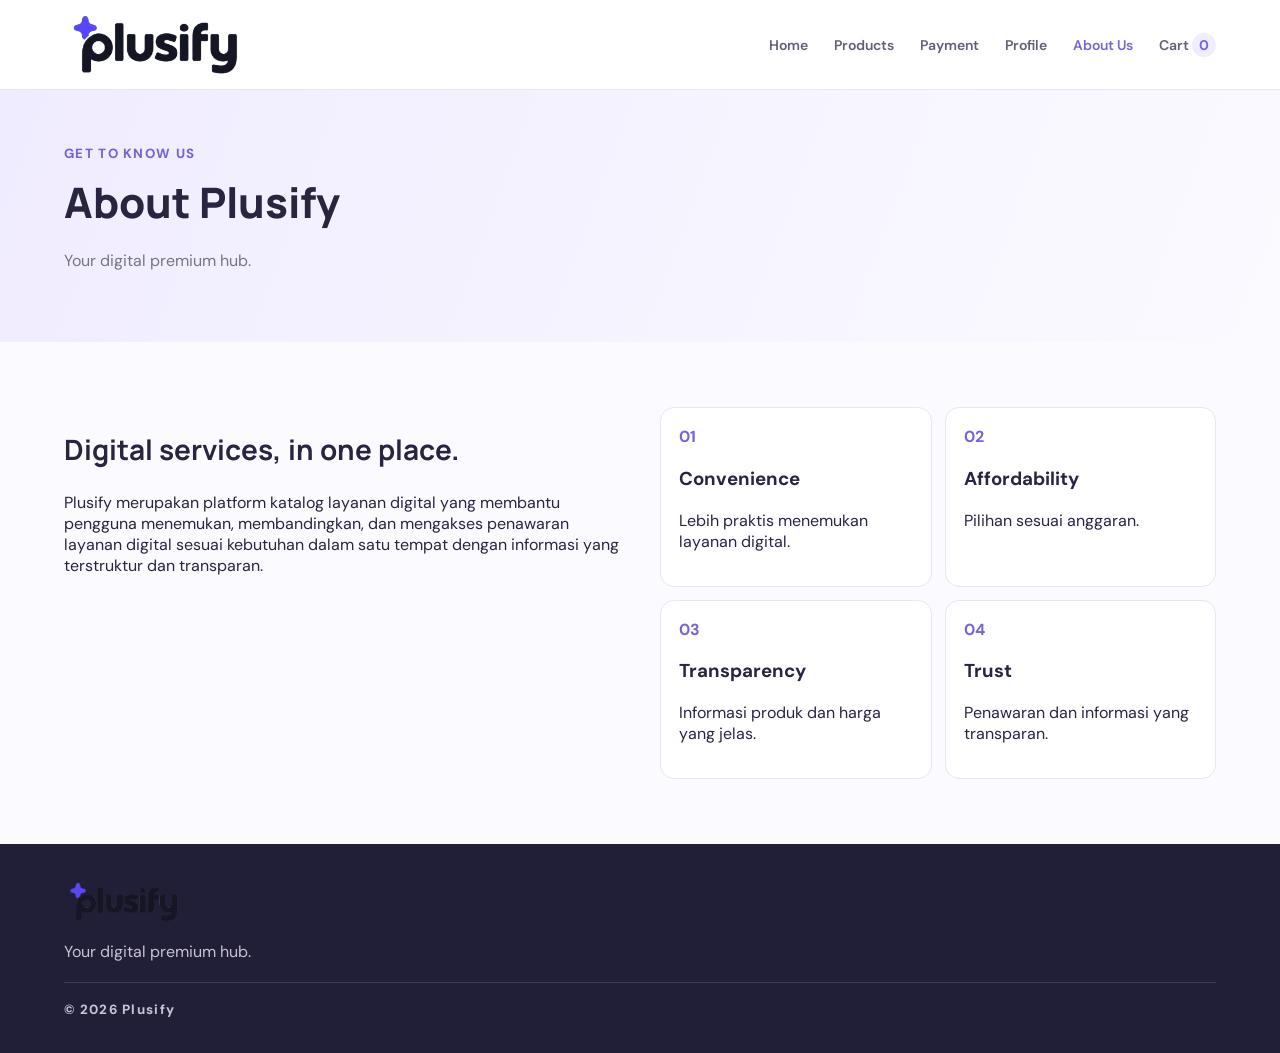
==== about.html @ d9122d2d "upload website Plusify." ====
<!doctype html><html lang="id"><head><meta charset="utf-8"><meta name="viewport" content="width=device-width,initial-scale=1"><title>About Us | Plusify</title><link rel="stylesheet" href="css/style.css"></head><body data-page="about"><header class="header"><a class="brand" href="index.html"><img src="assets/logo.png" alt="Logo Plusify"></a><button class="hamb" aria-label="Menu">☰</button><nav id="nav"><a href="index.html" data-link="home">Home</a><a href="products.html" data-link="products">Products</a><a href="payment.html" data-link="payment">Payment</a><a href="profile.html" data-link="profile">Profile</a><a href="about.html" data-link="about">About Us</a><a href="cart.html">Cart <b id="cart-count">0</b></a></nav></header><main><section class="page-title"><div class="wrap"><small>GET TO KNOW US</small><h1>About Plusify</h1><p>Your digital premium hub.</p></div></section><section class="wrap section about"><div><h2>Digital services, in one place.</h2><p>Plusify merupakan platform katalog layanan digital yang membantu pengguna menemukan, membandingkan, dan mengakses penawaran layanan digital sesuai kebutuhan dalam satu tempat dengan informasi yang terstruktur dan transparan.</p></div><div class="values"><article><b>01</b><h3>Convenience</h3><p>Lebih praktis menemukan layanan digital.</p></article><article><b>02</b><h3>Affordability</h3><p>Pilihan sesuai anggaran.</p></article><article><b>03</b><h3>Transparency</h3><p>Informasi produk dan harga yang jelas.</p></article><article><b>04</b><h3>Trust</h3><p>Penawaran dan informasi yang transparan.</p></article></div></section></main><footer class="footer"><a class="brand" href="index.html"><img src="assets/logo.png" alt="Logo Plusify"></a><p>Your digital premium hub.</p><small>© 2026 Plusify</small></footer><script src="js/products.js"></script><script src="js/logos.js"></script><script src="js/config.js"></script><script src="js/app.js"></script></body></html>
---- css/style.css ----
@import url('https://fonts.googleapis.com/css2?family=DM+Sans:wght@400;500;600;700;800&family=Manrope:wght@600;700;800&display=swap');
:root{--ink:#292541;--muted:#77738b;--purple:#7564d8;--pale:#f1edff;--line:#e9e5f2;--bg:#fbfaff}*{box-sizing:border-box}body{margin:0;background:var(--bg);color:var(--ink);font-family:'DM Sans',sans-serif}a{color:inherit;text-decoration:none}.wrap{width:min(1160px,90%);margin:auto}.header{height:76px;background:#fff;border-bottom:1px solid var(--line);display:flex;align-items:center;justify-content:space-between;padding:0 max(5%,calc((100% - 1160px)/2));position:sticky;top:0;z-index:20}.brand img{width:120px;max-height:48px;object-fit:contain;display:block}.header nav{display:flex;gap:26px;align-items:center}.header nav a{font-size:14px;font-weight:600;color:#625e76}.header nav a.active,.header nav a:hover{color:var(--purple)}#cart-count{background:var(--pale);color:var(--purple);padding:3px 7px;border-radius:20px}.hamb{display:none}.hero{padding:75px max(5%,calc((100% - 1160px)/2));display:grid;grid-template-columns:1.2fr .8fr;gap:40px;align-items:center;background:linear-gradient(120deg,#eee9ff,#fbfaff)}small{letter-spacing:1.3px;color:var(--purple);font-weight:800}.hero h1{font:800 clamp(38px,5vw,58px) Manrope;margin:15px 0}.hero p,.page-title p,.muted{color:var(--muted);line-height:1.7}.hero-art{height:260px;border-radius:28px;background:linear-gradient(135deg,#7765d8,#b3a7f2);display:grid;place-content:center;text-align:center;color:white;font:800 40px Manrope;box-shadow:0 20px 45px #7564d833}.hero-art span{font:500 14px 'DM Sans';margin-top:15px}.btn{display:inline-flex;justify-content:center;border:0;border-radius:10px;padding:13px 20px;background:var(--purple);color:white;font-weight:700;cursor:pointer}.btn:hover{filter:brightness(.94)}.section{padding-top:65px;padding-bottom:65px}.section h2,.panel h2{font:700 28px Manrope}.categories,.grid{display:grid;grid-template-columns:repeat(4,minmax(0,1fr));gap:17px}.categories a{background:white;border:1px solid var(--line);border-radius:15px;padding:23px;color:var(--ink);font-weight:700}.categories a:hover{border-color:#bfb3f5;transform:translateY(-2px)}.section-title{display:flex;justify-content:space-between;align-items:center}.section-title a{color:var(--purple);font-weight:700}.card{background:white;border:1px solid var(--line);border-radius:16px;padding:15px;display:flex;flex-direction:column}.thumb{height:130px;border-radius:11px;background:var(--pale);display:grid;place-items:center;color:var(--purple);font:800 34px Manrope;margin-bottom:14px}.card .muted{font-size:12px;margin:0}.card h3{margin:7px 0}.price{font-weight:800;color:var(--purple);margin:5px 0 13px}.card .btn{width:100%;margin-top:auto}.about-band{background:#7564d8;color:white;padding:55px 0}.about-band p{max-width:620px;line-height:1.7}.light{background:white;color:var(--purple)}.footer{padding:35px 5%;background:#211e37;color:white}.footer p,.footer small{color:#c7c2d8}.footer small{display:block;border-top:1px solid #ffffff22;padding-top:18px;margin-top:20px}.page-title{padding:52px 0;background:linear-gradient(110deg,#f0ecff,#fbfaff)}.page-title h1{font:800 42px Manrope;margin:10px 0}.filters{display:grid;grid-template-columns:1.5fr 1fr 1fr;gap:12px}.filters input,.filters select,.panel input,.panel textarea{padding:13px;border:1px solid var(--line);border-radius:9px;background:white;width:100%;font:inherit}.modal{display:none;position:fixed;inset:0;z-index:99;align-items:center;justify-content:center;padding:18px}.modal.open{display:flex}.shade{position:absolute;inset:0;background:#211b3b99}.dialog{position:relative;background:white;border-radius:20px;padding:28px;width:min(520px,100%);max-height:90vh;overflow:auto}.x{position:absolute;right:15px;top:12px;border:0;border-radius:50%;width:34px;height:34px;font-size:22px;cursor:pointer}.variant-group{margin-top:18px}.variant-group h4{margin:0 0 9px}.choices{display:flex;gap:8px;flex-wrap:wrap}.choice{padding:10px 13px;border:1px solid var(--line);background:white;border-radius:8px;cursor:pointer}.choice.selected{border-color:var(--purple);background:var(--pale);color:var(--purple);font-weight:700}.total{border-top:1px solid var(--line);margin-top:22px;padding:18px 0;display:flex;justify-content:space-between}.total strong{color:var(--purple);font-size:22px}.qty{display:flex;justify-content:space-between;align-items:center;margin-bottom:15px}.qty input{width:80px;padding:8px;border:1px solid var(--line);border-radius:8px}.full{width:100%}.btn:disabled{opacity:.45;cursor:not-allowed}.panel{background:white;border:1px solid var(--line);border-radius:16px;padding:24px;box-shadow:0 8px 25px #30245b0a}.checkout{display:grid;grid-template-columns:1.1fr .9fr;gap:22px;align-items:start}.panel label{display:block;margin:14px 0;font-weight:600;font-size:13px}.panel label input,.panel label textarea{display:block;margin-top:7px}.radio{display:flex!important;align-items:center;gap:9px}.radio input{width:auto!important;margin:0!important}.summary-row{display:flex;justify-content:space-between;gap:15px;border-bottom:1px solid var(--line);padding:11px 0;font-size:14px}.summary-total{display:flex;justify-content:space-between;padding-top:18px;font-weight:800}.summary-total strong{color:var(--purple)}.notice{margin:0 auto 50px;width:min(1160px,90%);background:var(--pale);padding:17px;border-radius:12px;color:#5d557f}.avatar{width:62px;height:62px;border-radius:18px;background:var(--pale);color:var(--purple);display:grid;place-items:center;font:800 30px Manrope}.order{padding:13px 0;border-bottom:1px solid var(--line)}.status{background:var(--pale);color:var(--purple);border-radius:20px;padding:4px 9px;font-size:11px}.about{display:grid;grid-template-columns:1fr 1fr;gap:40px}.values{display:grid;grid-template-columns:1fr 1fr;gap:13px}.values article{background:white;border:1px solid var(--line);border-radius:14px;padding:18px}.values b{color:var(--purple)}.empty{background:white;border:1px dashed #cfc7eb;padding:35px;border-radius:15px;text-align:center;color:var(--muted)}.cart-row{display:flex;justify-content:space-between;gap:15px;align-items:center;background:white;border:1px solid var(--line);padding:18px;border-radius:13px;margin-bottom:12px}.cart-row p{margin:4px 0;color:var(--muted)}.cart-row input{width:65px;padding:8px}.cart-bottom{background:var(--pale);padding:20px;border-radius:13px;display:flex;justify-content:space-between;align-items:center;margin-top:20px}.cart-bottom strong{font-size:22px;color:var(--purple)}.remove{border:0;background:#fff0f0;color:#b44;padding:9px;border-radius:8px;cursor:pointer}
@media(max-width:900px){.grid,.categories{grid-template-columns:repeat(2,1fr)}.hero{grid-template-columns:1fr}.checkout,.about{grid-template-columns:1fr}}@media(max-width:650px){.header{height:66px}.hamb{display:block;border:0;background:none;font-size:24px}.header nav{display:none;position:absolute;top:66px;left:0;right:0;background:white;padding:20px;flex-direction:column;align-items:flex-start}.header nav.open{display:flex}.filters{grid-template-columns:1fr}.grid{grid-template-columns:repeat(2,minmax(0,1fr));gap:10px}.thumb{height:95px}.categories{grid-template-columns:1fr 1fr}.page-title h1{font-size:34px}.cart-row,.cart-bottom{align-items:flex-start;flex-direction:column}}

/* UKURAN LOGO PLUSIFY */
.header .brand {
    display: flex;
    align-items: center;
    flex: 0 0 260px;
}

.header .brand img {
    width: 260px !important;
    height: 70px !important;
    max-height: none !important;
    object-fit: contain;
    object-position: left center;
}

.header {
    min-height: 90px;
}
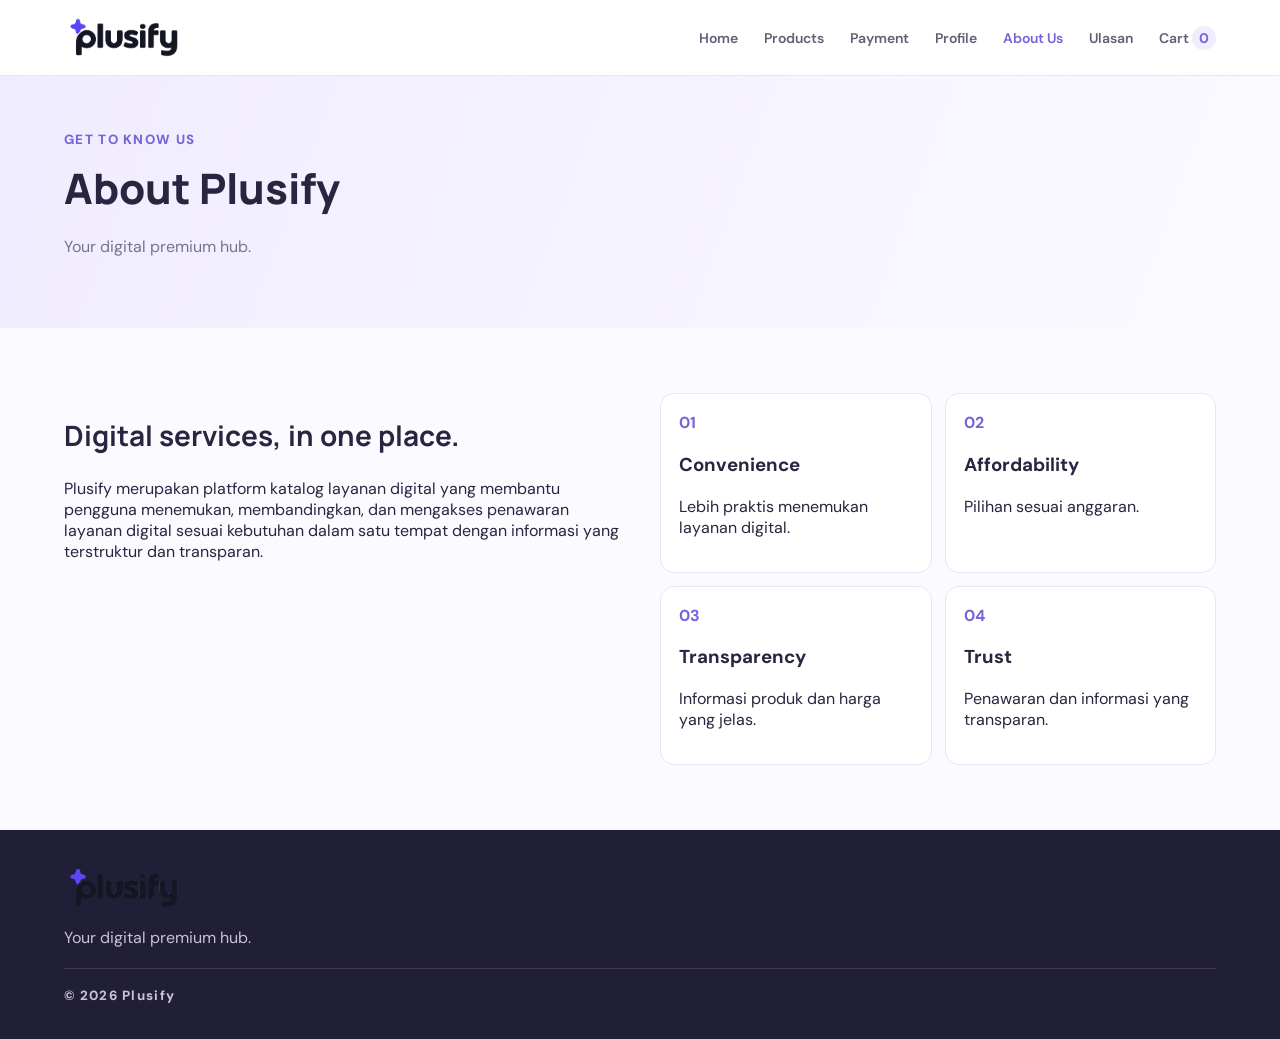
==== commit 3148376a: "Add files via upload" ====
--- a/about.html
+++ b/about.html
@@ -1 +1 @@
-<!doctype html><html lang="id"><head><meta charset="utf-8"><meta name="viewport" content="width=device-width,initial-scale=1"><title>About Us | Plusify</title><link rel="stylesheet" href="css/style.css"></head><body data-page="about"><header class="header"><a class="brand" href="index.html"><img src="assets/logo.png" alt="Logo Plusify"></a><button class="hamb" aria-label="Menu">☰</button><nav id="nav"><a href="index.html" data-link="home">Home</a><a href="products.html" data-link="products">Products</a><a href="payment.html" data-link="payment">Payment</a><a href="profile.html" data-link="profile">Profile</a><a href="about.html" data-link="about">About Us</a><a href="cart.html">Cart <b id="cart-count">0</b></a></nav></header><main><section class="page-title"><div class="wrap"><small>GET TO KNOW US</small><h1>About Plusify</h1><p>Your digital premium hub.</p></div></section><section class="wrap section about"><div><h2>Digital services, in one place.</h2><p>Plusify merupakan platform katalog layanan digital yang membantu pengguna menemukan, membandingkan, dan mengakses penawaran layanan digital sesuai kebutuhan dalam satu tempat dengan informasi yang terstruktur dan transparan.</p></div><div class="values"><article><b>01</b><h3>Convenience</h3><p>Lebih praktis menemukan layanan digital.</p></article><article><b>02</b><h3>Affordability</h3><p>Pilihan sesuai anggaran.</p></article><article><b>03</b><h3>Transparency</h3><p>Informasi produk dan harga yang jelas.</p></article><article><b>04</b><h3>Trust</h3><p>Penawaran dan informasi yang transparan.</p></article></div></section></main><footer class="footer"><a class="brand" href="index.html"><img src="assets/logo.png" alt="Logo Plusify"></a><p>Your digital premium hub.</p><small>© 2026 Plusify</small></footer><script src="js/products.js"></script><script src="js/logos.js"></script><script src="js/config.js"></script><script src="js/app.js"></script></body></html>+<!doctype html><html lang="id"><head><script src="js/analytics.js"></script><meta charset="utf-8"><meta name="viewport" content="width=device-width,initial-scale=1"><title>About Us | Plusify</title><link rel="stylesheet" href="css/style.css"></head><body data-page="about"><header class="header"><a class="brand" href="index.html"><img src="assets/logo.png" alt="Logo Plusify"></a><button class="hamb" aria-label="Menu">☰</button><nav id="nav"><a href="index.html" data-link="home">Home</a><a href="products.html" data-link="products">Products</a><a href="payment.html" data-link="payment">Payment</a><a href="profile.html" data-link="profile">Profile</a><a href="about.html" data-link="about">About Us</a><a href="cart.html">Cart <b id="cart-count">0</b></a></nav></header><main><section class="page-title"><div class="wrap"><small>GET TO KNOW US</small><h1>About Plusify</h1><p>Your digital premium hub.</p></div></section><section class="wrap section about"><div><h2>Digital services, in one place.</h2><p>Plusify merupakan platform katalog layanan digital yang membantu pengguna menemukan, membandingkan, dan mengakses penawaran layanan digital sesuai kebutuhan dalam satu tempat dengan informasi yang terstruktur dan transparan.</p></div><div class="values"><article><b>01</b><h3>Convenience</h3><p>Lebih praktis menemukan layanan digital.</p></article><article><b>02</b><h3>Affordability</h3><p>Pilihan sesuai anggaran.</p></article><article><b>03</b><h3>Transparency</h3><p>Informasi produk dan harga yang jelas.</p></article><article><b>04</b><h3>Trust</h3><p>Penawaran dan informasi yang transparan.</p></article></div></section></main><footer class="footer"><a class="brand" href="index.html"><img src="assets/logo.png" alt="Logo Plusify"></a><p>Your digital premium hub.</p><small>© 2026 Plusify</small></footer><script src="js/products.js"></script><script src="js/logos.js"></script><script src="js/config.js"></script><script src="js/app.js"></script></body></html>
--- a/css/style.css
+++ b/css/style.css
@@ -2,21 +2,33 @@
 :root{--ink:#292541;--muted:#77738b;--purple:#7564d8;--pale:#f1edff;--line:#e9e5f2;--bg:#fbfaff}*{box-sizing:border-box}body{margin:0;background:var(--bg);color:var(--ink);font-family:'DM Sans',sans-serif}a{color:inherit;text-decoration:none}.wrap{width:min(1160px,90%);margin:auto}.header{height:76px;background:#fff;border-bottom:1px solid var(--line);display:flex;align-items:center;justify-content:space-between;padding:0 max(5%,calc((100% - 1160px)/2));position:sticky;top:0;z-index:20}.brand img{width:120px;max-height:48px;object-fit:contain;display:block}.header nav{display:flex;gap:26px;align-items:center}.header nav a{font-size:14px;font-weight:600;color:#625e76}.header nav a.active,.header nav a:hover{color:var(--purple)}#cart-count{background:var(--pale);color:var(--purple);padding:3px 7px;border-radius:20px}.hamb{display:none}.hero{padding:75px max(5%,calc((100% - 1160px)/2));display:grid;grid-template-columns:1.2fr .8fr;gap:40px;align-items:center;background:linear-gradient(120deg,#eee9ff,#fbfaff)}small{letter-spacing:1.3px;color:var(--purple);font-weight:800}.hero h1{font:800 clamp(38px,5vw,58px) Manrope;margin:15px 0}.hero p,.page-title p,.muted{color:var(--muted);line-height:1.7}.hero-art{height:260px;border-radius:28px;background:linear-gradient(135deg,#7765d8,#b3a7f2);display:grid;place-content:center;text-align:center;color:white;font:800 40px Manrope;box-shadow:0 20px 45px #7564d833}.hero-art span{font:500 14px 'DM Sans';margin-top:15px}.btn{display:inline-flex;justify-content:center;border:0;border-radius:10px;padding:13px 20px;background:var(--purple);color:white;font-weight:700;cursor:pointer}.btn:hover{filter:brightness(.94)}.section{padding-top:65px;padding-bottom:65px}.section h2,.panel h2{font:700 28px Manrope}.categories,.grid{display:grid;grid-template-columns:repeat(4,minmax(0,1fr));gap:17px}.categories a{background:white;border:1px solid var(--line);border-radius:15px;padding:23px;color:var(--ink);font-weight:700}.categories a:hover{border-color:#bfb3f5;transform:translateY(-2px)}.section-title{display:flex;justify-content:space-between;align-items:center}.section-title a{color:var(--purple);font-weight:700}.card{background:white;border:1px solid var(--line);border-radius:16px;padding:15px;display:flex;flex-direction:column}.thumb{height:130px;border-radius:11px;background:var(--pale);display:grid;place-items:center;color:var(--purple);font:800 34px Manrope;margin-bottom:14px}.card .muted{font-size:12px;margin:0}.card h3{margin:7px 0}.price{font-weight:800;color:var(--purple);margin:5px 0 13px}.card .btn{width:100%;margin-top:auto}.about-band{background:#7564d8;color:white;padding:55px 0}.about-band p{max-width:620px;line-height:1.7}.light{background:white;color:var(--purple)}.footer{padding:35px 5%;background:#211e37;color:white}.footer p,.footer small{color:#c7c2d8}.footer small{display:block;border-top:1px solid #ffffff22;padding-top:18px;margin-top:20px}.page-title{padding:52px 0;background:linear-gradient(110deg,#f0ecff,#fbfaff)}.page-title h1{font:800 42px Manrope;margin:10px 0}.filters{display:grid;grid-template-columns:1.5fr 1fr 1fr;gap:12px}.filters input,.filters select,.panel input,.panel textarea{padding:13px;border:1px solid var(--line);border-radius:9px;background:white;width:100%;font:inherit}.modal{display:none;position:fixed;inset:0;z-index:99;align-items:center;justify-content:center;padding:18px}.modal.open{display:flex}.shade{position:absolute;inset:0;background:#211b3b99}.dialog{position:relative;background:white;border-radius:20px;padding:28px;width:min(520px,100%);max-height:90vh;overflow:auto}.x{position:absolute;right:15px;top:12px;border:0;border-radius:50%;width:34px;height:34px;font-size:22px;cursor:pointer}.variant-group{margin-top:18px}.variant-group h4{margin:0 0 9px}.choices{display:flex;gap:8px;flex-wrap:wrap}.choice{padding:10px 13px;border:1px solid var(--line);background:white;border-radius:8px;cursor:pointer}.choice.selected{border-color:var(--purple);background:var(--pale);color:var(--purple);font-weight:700}.total{border-top:1px solid var(--line);margin-top:22px;padding:18px 0;display:flex;justify-content:space-between}.total strong{color:var(--purple);font-size:22px}.qty{display:flex;justify-content:space-between;align-items:center;margin-bottom:15px}.qty input{width:80px;padding:8px;border:1px solid var(--line);border-radius:8px}.full{width:100%}.btn:disabled{opacity:.45;cursor:not-allowed}.panel{background:white;border:1px solid var(--line);border-radius:16px;padding:24px;box-shadow:0 8px 25px #30245b0a}.checkout{display:grid;grid-template-columns:1.1fr .9fr;gap:22px;align-items:start}.panel label{display:block;margin:14px 0;font-weight:600;font-size:13px}.panel label input,.panel label textarea{display:block;margin-top:7px}.radio{display:flex!important;align-items:center;gap:9px}.radio input{width:auto!important;margin:0!important}.summary-row{display:flex;justify-content:space-between;gap:15px;border-bottom:1px solid var(--line);padding:11px 0;font-size:14px}.summary-total{display:flex;justify-content:space-between;padding-top:18px;font-weight:800}.summary-total strong{color:var(--purple)}.notice{margin:0 auto 50px;width:min(1160px,90%);background:var(--pale);padding:17px;border-radius:12px;color:#5d557f}.avatar{width:62px;height:62px;border-radius:18px;background:var(--pale);color:var(--purple);display:grid;place-items:center;font:800 30px Manrope}.order{padding:13px 0;border-bottom:1px solid var(--line)}.status{background:var(--pale);color:var(--purple);border-radius:20px;padding:4px 9px;font-size:11px}.about{display:grid;grid-template-columns:1fr 1fr;gap:40px}.values{display:grid;grid-template-columns:1fr 1fr;gap:13px}.values article{background:white;border:1px solid var(--line);border-radius:14px;padding:18px}.values b{color:var(--purple)}.empty{background:white;border:1px dashed #cfc7eb;padding:35px;border-radius:15px;text-align:center;color:var(--muted)}.cart-row{display:flex;justify-content:space-between;gap:15px;align-items:center;background:white;border:1px solid var(--line);padding:18px;border-radius:13px;margin-bottom:12px}.cart-row p{margin:4px 0;color:var(--muted)}.cart-row input{width:65px;padding:8px}.cart-bottom{background:var(--pale);padding:20px;border-radius:13px;display:flex;justify-content:space-between;align-items:center;margin-top:20px}.cart-bottom strong{font-size:22px;color:var(--purple)}.remove{border:0;background:#fff0f0;color:#b44;padding:9px;border-radius:8px;cursor:pointer}
 @media(max-width:900px){.grid,.categories{grid-template-columns:repeat(2,1fr)}.hero{grid-template-columns:1fr}.checkout,.about{grid-template-columns:1fr}}@media(max-width:650px){.header{height:66px}.hamb{display:block;border:0;background:none;font-size:24px}.header nav{display:none;position:absolute;top:66px;left:0;right:0;background:white;padding:20px;flex-direction:column;align-items:flex-start}.header nav.open{display:flex}.filters{grid-template-columns:1fr}.grid{grid-template-columns:repeat(2,minmax(0,1fr));gap:10px}.thumb{height:95px}.categories{grid-template-columns:1fr 1fr}.page-title h1{font-size:34px}.cart-row,.cart-bottom{align-items:flex-start;flex-direction:column}}
 
-/* UKURAN LOGO PLUSIFY */
-.header .brand {
-    display: flex;
-    align-items: center;
-    flex: 0 0 260px;
-}
+/* ===== v2: logo, checkout, pembayaran ===== */
+.logo{position:relative;display:grid;place-items:center;width:84px;height:84px;border-radius:22px;background:#fff;border:1px solid var(--line);box-shadow:0 8px 20px #30245b12;overflow:hidden;flex:none}
+.logo svg{width:56%;height:56%;display:block}
+.logo .mono{position:absolute;inset:0;display:grid;place-items:center;color:#fff;font:800 34px Manrope}
+.logo img{position:absolute;inset:0;width:100%;height:100%;object-fit:contain;padding:14px;background:#fff;opacity:0}
+.logo img.ok{opacity:1}
+.logo.sm{width:44px;height:44px;border-radius:12px;box-shadow:none}
+.logo.sm .mono{font-size:20px}.logo.sm img{padding:7px}
+.thumb{height:140px;background:linear-gradient(145deg,#f4f1ff,#fff)}
+.card{transition:.2s}.card:hover{transform:translateY(-4px);box-shadow:0 14px 30px #30245b18;border-color:#cfc6f6}
+.mhead{display:flex;gap:16px;align-items:center;margin-bottom:6px}.mhead h2{margin:4px 0 0;font:700 26px Manrope}.mhead .logo{width:64px;height:64px;border-radius:16px}.mhead .mono{font-size:26px!important}
+.choice{text-align:left;display:flex;flex-direction:column;gap:3px;font:inherit;color:var(--ink)}.choice small{letter-spacing:0;font-weight:600;color:var(--muted);font-size:12px}.choice.selected small{color:var(--purple)}
+.logo-strip{display:grid;grid-template-columns:repeat(auto-fill,minmax(64px,1fr));gap:12px;margin-top:22px}.logo-strip .logo{width:64px;height:64px;border-radius:16px}.logo-strip .mono{font-size:26px!important}.logo-strip a{transition:.2s;justify-self:center}.logo-strip a:hover{transform:translateY(-3px)}
+.cart-item{display:flex;gap:13px;align-items:center}.summary-row .cart-item{align-items:center}
+.brand-text{font:800 24px Manrope;color:var(--purple)}
+.stepper{display:flex;flex-wrap:wrap;gap:8px;margin-top:16px}.stepper span{font-size:12px;font-weight:700;padding:7px 12px;border-radius:20px;background:#fff;border:1px solid var(--line);color:var(--muted)}.stepper .on{background:var(--pale);color:var(--purple);border-color:#d6cffa}
+.wallet-box{display:none;grid-template-columns:1fr 1fr;gap:10px;margin:4px 0 16px}.panel .wallet{display:flex!important;align-items:center;gap:10px;margin:0;padding:12px;border:1px solid var(--line);border-radius:11px;cursor:pointer}.panel .wallet:has(input:checked){border-color:var(--purple);background:var(--pale)}.wallet input{width:auto!important;margin:0!important}
+.wdot{width:30px;height:30px;border-radius:50%;display:grid;place-items:center;color:#fff;font-weight:800;font-size:14px;flex:none}.wdot.big{width:54px;height:54px;font-size:22px}
+.pay-grid{display:grid;grid-template-columns:1.05fr .95fr;gap:34px}
+.amount{background:var(--pale);border-radius:14px;padding:18px;margin:14px 0 22px;display:flex;flex-direction:column;gap:4px}.amount strong{font:800 32px Manrope;color:var(--purple)}.link{align-self:flex-start;border:0;background:none;color:var(--purple);font-weight:700;cursor:pointer;padding:0}
+.qris{background:#fff;border:1px solid var(--line);border-radius:16px;padding:14px;width:min(320px,100%);margin:14px 0}.qris img{width:100%;display:block;border-radius:8px}.qris-missing{padding:50px 14px;text-align:center;color:var(--muted);font-size:14px;line-height:1.7;background:var(--pale);border-radius:10px}
+.wallet-card{display:flex;align-items:center;gap:16px;flex-wrap:wrap;border:2px solid var(--c);border-radius:16px;padding:18px;margin:14px 0}.wallet-card strong{display:block;font:800 26px Manrope;letter-spacing:1px;margin:3px 0}.wallet-card span{color:var(--muted);font-size:14px}.wallet-card .btn{margin-left:auto}
+.btn.ghost{background:var(--pale);color:var(--purple)}
+.btn.wa{background:#25D366;color:#fff;padding:16px 20px;font-size:15px;text-align:center}
+.steps{padding-left:20px;line-height:1.8;color:#5d557f;font-size:14px;margin:16px 0}
+@media(max-width:900px){.pay-grid{grid-template-columns:1fr}}
+@media(max-width:650px){.logo{width:68px;height:68px;border-radius:18px}.thumb{height:105px}.wallet-box{grid-template-columns:1fr}.wallet-card .btn{margin-left:0;width:100%}}
 
-.header .brand img {
-    width: 260px !important;
-    height: 70px !important;
-    max-height: none !important;
-    object-fit: contain;
-    object-position: left center;
-}
-
-.header {
-    min-height: 90px;
-}
+/* ===== referral ===== */
+.ref-box{background:var(--pale);border-radius:14px;padding:16px;margin:0 0 16px}.ref-row{display:flex;gap:8px;margin-top:8px}.ref-row input{flex:1;min-width:0;padding:12px;border:1px solid var(--line);border-radius:9px;font:inherit;text-transform:uppercase;background:#fff}.ref-msg{font-size:13px;margin-top:8px;font-weight:600}.ref-msg.ok{color:#1d7a3a}.ref-msg.err{color:#b44}
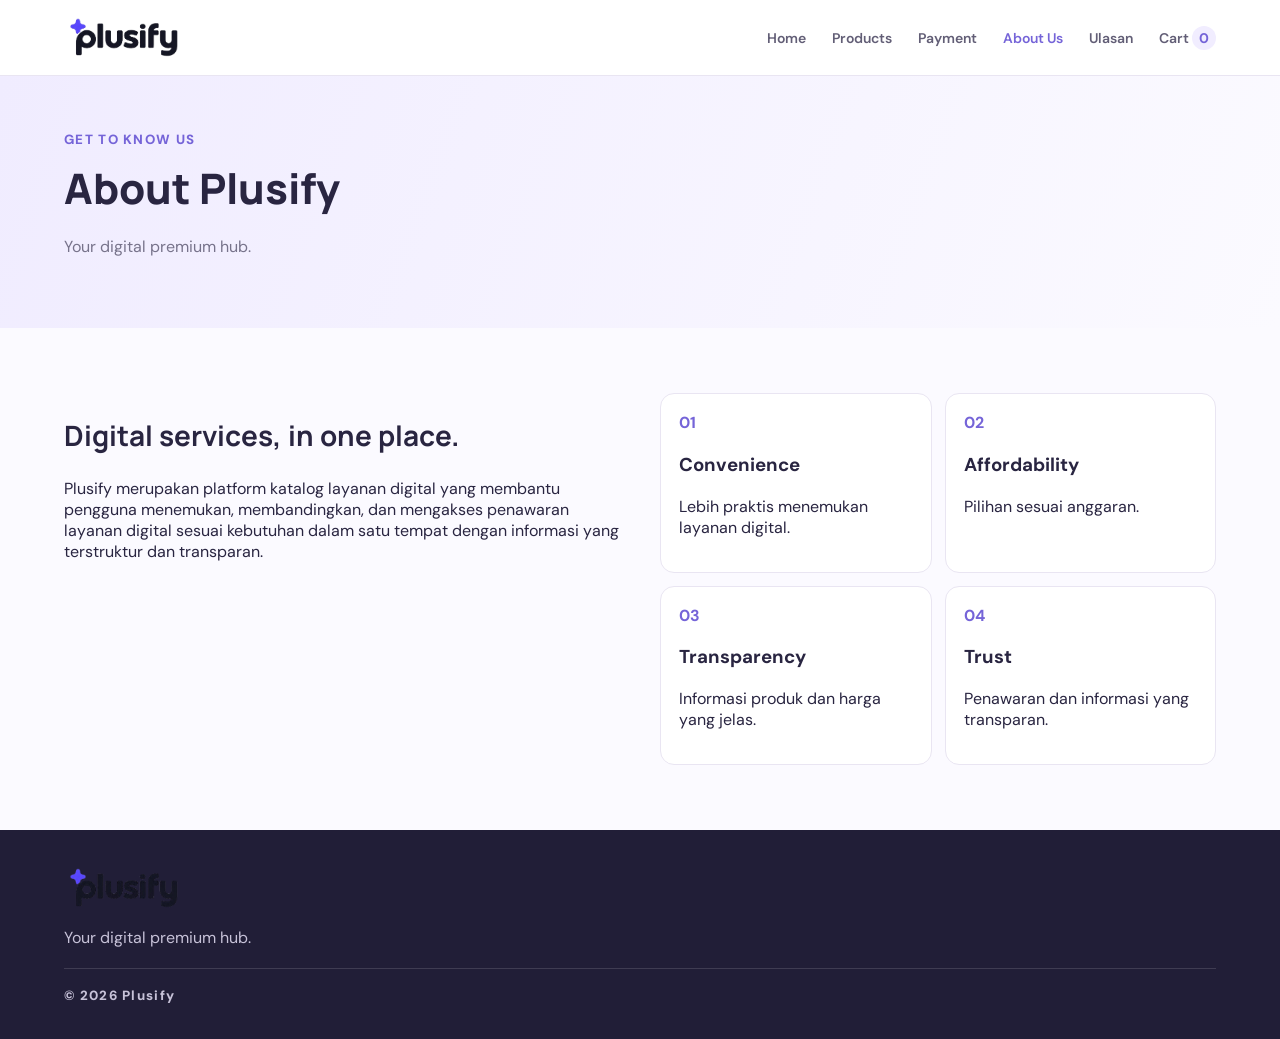
==== commit eae8693d: "Fix HTML formatting and ensure proper structure" ====
--- a/about.html
+++ b/about.html
@@ -1 +1 @@
-<!doctype html><html lang="id"><head><script src="js/analytics.js"></script><meta charset="utf-8"><meta name="viewport" content="width=device-width,initial-scale=1"><title>About Us | Plusify</title><link rel="stylesheet" href="css/style.css"></head><body data-page="about"><header class="header"><a class="brand" href="index.html"><img src="assets/logo.png" alt="Logo Plusify"></a><button class="hamb" aria-label="Menu">☰</button><nav id="nav"><a href="index.html" data-link="home">Home</a><a href="products.html" data-link="products">Products</a><a href="payment.html" data-link="payment">Payment</a><a href="profile.html" data-link="profile">Profile</a><a href="about.html" data-link="about">About Us</a><a href="cart.html">Cart <b id="cart-count">0</b></a></nav></header><main><section class="page-title"><div class="wrap"><small>GET TO KNOW US</small><h1>About Plusify</h1><p>Your digital premium hub.</p></div></section><section class="wrap section about"><div><h2>Digital services, in one place.</h2><p>Plusify merupakan platform katalog layanan digital yang membantu pengguna menemukan, membandingkan, dan mengakses penawaran layanan digital sesuai kebutuhan dalam satu tempat dengan informasi yang terstruktur dan transparan.</p></div><div class="values"><article><b>01</b><h3>Convenience</h3><p>Lebih praktis menemukan layanan digital.</p></article><article><b>02</b><h3>Affordability</h3><p>Pilihan sesuai anggaran.</p></article><article><b>03</b><h3>Transparency</h3><p>Informasi produk dan harga yang jelas.</p></article><article><b>04</b><h3>Trust</h3><p>Penawaran dan informasi yang transparan.</p></article></div></section></main><footer class="footer"><a class="brand" href="index.html"><img src="assets/logo.png" alt="Logo Plusify"></a><p>Your digital premium hub.</p><small>© 2026 Plusify</small></footer><script src="js/products.js"></script><script src="js/logos.js"></script><script src="js/config.js"></script><script src="js/app.js"></script></body></html>+<!doctype html><html lang="id"><head><script src="js/analytics.js"></script><meta charset="utf-8"><meta name="viewport" content="width=device-width,initial-scale=1"><title>About Us | Plusify</title><link rel="stylesheet" href="css/style.css"></head><body data-page="about"><header class="header"><a class="brand" href="index.html"><img src="assets/logo.png" alt="Logo Plusify"></a><button class="hamb" aria-label="Menu">☰</button><nav id="nav"><a href="index.html" data-link="home">Home</a><a href="products.html" data-link="products">Products</a><a href="payment.html" data-link="payment">Payment</a><a href="about.html" data-link="about">About Us</a><a href="cart.html">Cart <b id="cart-count">0</b></a></nav></header><main><section class="page-title"><div class="wrap"><small>GET TO KNOW US</small><h1>About Plusify</h1><p>Your digital premium hub.</p></div></section><section class="wrap section about"><div><h2>Digital services, in one place.</h2><p>Plusify merupakan platform katalog layanan digital yang membantu pengguna menemukan, membandingkan, dan mengakses penawaran layanan digital sesuai kebutuhan dalam satu tempat dengan informasi yang terstruktur dan transparan.</p></div><div class="values"><article><b>01</b><h3>Convenience</h3><p>Lebih praktis menemukan layanan digital.</p></article><article><b>02</b><h3>Affordability</h3><p>Pilihan sesuai anggaran.</p></article><article><b>03</b><h3>Transparency</h3><p>Informasi produk dan harga yang jelas.</p></article><article><b>04</b><h3>Trust</h3><p>Penawaran dan informasi yang transparan.</p></article></div></section></main><footer class="footer"><a class="brand" href="index.html"><img src="assets/logo.png" alt="Logo Plusify"></a><p>Your digital premium hub.</p><small>© 2026 Plusify</small></footer><script src="js/products.js"></script><script src="js/logos.js"></script><script src="js/config.js"></script><script src="js/app.js"></script></body></html>
